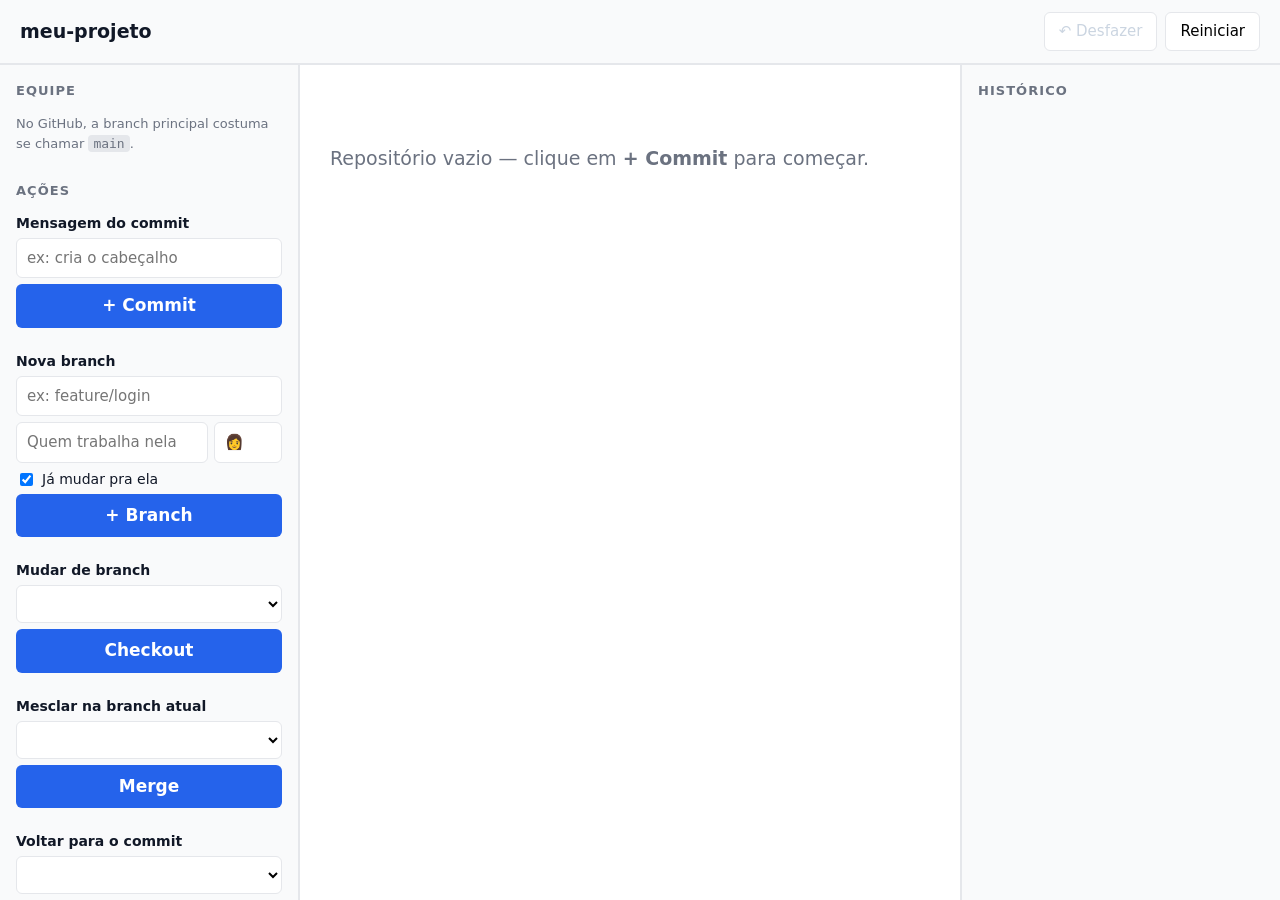
==== index.html @ c62b6244 "Adiciona estrutura da página, estilos de projetor e desenho do grafo em SVG Co-Authored-By: Claude O" ====
<!doctype html>
<html lang="pt-BR">
<head>
  <meta charset="utf-8">
  <meta name="viewport" content="width=device-width, initial-scale=1">
  <title>Branches na prática</title>
  <link rel="stylesheet" href="styles.css">
</head>
<body>

<header class="topo">
  <div class="topo-titulo">meu-projeto</div>
  <div class="topo-head" id="barra-head"></div>
  <div class="topo-acoes">
    <button id="btn-desfazer" class="botao-secundario" disabled>↶ Desfazer</button>
    <button id="btn-reiniciar" class="botao-secundario">Reiniciar</button>
  </div>
</header>

<main class="colunas">

  <aside class="coluna-esquerda">
    <section class="bloco">
      <h2>Equipe</h2>
      <div id="painel-equipe"></div>
      <p class="nota">No GitHub, a branch principal costuma se chamar <code>main</code>.</p>
    </section>

    <section class="bloco">
      <h2>Ações</h2>

      <div class="acao">
        <label for="msg-commit">Mensagem do commit</label>
        <input id="msg-commit" type="text" placeholder="ex: cria o cabeçalho">
        <button id="btn-commit" class="botao">+ Commit</button>
        <p class="erro" id="erro-commit"></p>
      </div>

      <div class="acao">
        <label for="nome-branch">Nova branch</label>
        <input id="nome-branch" type="text" placeholder="ex: feature/login">
        <div class="dupla">
          <input id="nome-dono" type="text" placeholder="Quem trabalha nela">
          <input id="emoji-dono" type="text" placeholder="👩" maxlength="4">
        </div>
        <label class="checkbox"><input id="ja-mudar" type="checkbox" checked> Já mudar pra ela</label>
        <button id="btn-branch" class="botao">+ Branch</button>
        <p class="erro" id="erro-branch"></p>
      </div>

      <div class="acao">
        <label for="sel-checkout">Mudar de branch</label>
        <select id="sel-checkout"></select>
        <button id="btn-checkout" class="botao">Checkout</button>
        <p class="erro" id="erro-checkout"></p>
      </div>

      <div class="acao">
        <label for="sel-merge">Mesclar na branch atual</label>
        <select id="sel-merge"></select>
        <button id="btn-merge" class="botao">Merge</button>
        <p class="erro" id="erro-merge"></p>
      </div>

      <div class="acao">
        <label for="sel-reset">Voltar para o commit</label>
        <select id="sel-reset"></select>
        <button id="btn-reset" class="botao">Reset</button>
        <p class="erro" id="erro-reset"></p>
      </div>
    </section>
  </aside>

  <section class="coluna-centro">
    <div id="avisos"></div>
    <div class="area-grafo">
      <p id="dica-vazio">Repositório vazio — clique em <strong>+ Commit</strong> para começar.</p>
      <svg id="grafo" xmlns="http://www.w3.org/2000/svg"></svg>
    </div>
  </section>

  <aside class="coluna-direita">
    <h2>Histórico</h2>
    <ol id="lista-historico"></ol>
  </aside>

</main>

<script src="repo.js"></script>
<script src="layout.js"></script>
<script src="graph.js"></script>
<script src="storage.js"></script>
<script src="ui.js"></script>
<script src="main.js"></script>
</body>
</html>
---- styles.css ----
/* Fundo claro de propósito: sala de aula com luz acesa. Tipografia grande para
   leitura no fundo da sala. */

:root {
  --texto: #111827;
  --texto-suave: #6b7280;
  --borda: #e5e7eb;
  --fundo: #ffffff;
  --fundo-painel: #f9fafb;
  --destaque: #2563eb;
  --erro: #b91c1c;
}

* { box-sizing: border-box; }

body {
  margin: 0;
  font: 17px/1.5 system-ui, -apple-system, "Segoe UI", sans-serif;
  color: var(--texto);
  background: var(--fundo);
  height: 100vh;
  display: flex;
  flex-direction: column;
  overflow: hidden;
}

/* ---------- topo ---------- */

.topo {
  display: flex;
  align-items: center;
  gap: 24px;
  padding: 12px 20px;
  border-bottom: 2px solid var(--borda);
  background: var(--fundo-painel);
  flex: 0 0 auto;
}
.topo-titulo { font-weight: 700; font-size: 19px; }
.topo-head { font-size: 19px; flex: 1; }
.topo-head strong { color: var(--destaque); }
.topo-acoes { display: flex; gap: 8px; }

/* ---------- colunas ---------- */

.colunas {
  display: grid;
  grid-template-columns: 300px 1fr 320px;
  flex: 1 1 auto;
  min-height: 0;
}

.coluna-esquerda, .coluna-direita {
  overflow-y: auto;
  padding: 16px;
  background: var(--fundo-painel);
}
.coluna-esquerda { border-right: 2px solid var(--borda); }
.coluna-direita { border-left: 2px solid var(--borda); }

.coluna-centro {
  display: flex;
  flex-direction: column;
  min-width: 0;
  min-height: 0;
}

h2 {
  font-size: 13px;
  text-transform: uppercase;
  letter-spacing: 0.08em;
  color: var(--texto-suave);
  margin: 0 0 12px;
}

.bloco { margin-bottom: 28px; }

/* ---------- controles ---------- */

.acao { margin-bottom: 18px; }
.acao label { display: block; font-size: 14px; font-weight: 600; margin-bottom: 4px; }

input[type="text"], select {
  width: 100%;
  padding: 8px 10px;
  font: inherit;
  font-size: 15px;
  border: 1px solid var(--borda);
  border-radius: 6px;
  background: #fff;
  margin-bottom: 6px;
}

.dupla { display: grid; grid-template-columns: 1fr 68px; gap: 6px; }
.dupla input { margin-bottom: 6px; }

.checkbox {
  font-weight: 400 !important;
  font-size: 14px !important;
  display: flex !important;
  align-items: center;
  gap: 6px;
  margin-bottom: 8px;
}
.checkbox input { width: auto; }

.botao {
  width: 100%;
  padding: 9px 12px;
  font: inherit;
  font-weight: 600;
  color: #fff;
  background: var(--destaque);
  border: none;
  border-radius: 6px;
  cursor: pointer;
}
.botao:hover { filter: brightness(1.1); }
.botao:disabled { background: #cbd5e1; cursor: not-allowed; }

.botao-secundario {
  padding: 7px 14px;
  font: inherit;
  font-size: 15px;
  background: #fff;
  border: 1px solid var(--borda);
  border-radius: 6px;
  cursor: pointer;
}
.botao-secundario:disabled { color: #cbd5e1; cursor: not-allowed; }

.erro {
  color: var(--erro);
  font-size: 13px;
  margin: 4px 0 0;
  min-height: 1px;
}

.nota { font-size: 13px; color: var(--texto-suave); margin-top: 14px; }
.nota code { background: #e5e7eb; padding: 1px 5px; border-radius: 4px; }

/* ---------- equipe ---------- */

.dev {
  display: flex;
  align-items: center;
  gap: 10px;
  padding: 7px 8px;
  border-radius: 6px;
  border-left: 5px solid transparent;
  margin-bottom: 4px;
}
.dev.ativo { background: #eff6ff; font-weight: 600; }
.dev-emoji { font-size: 24px; line-height: 1; }
.dev-nome { font-size: 15px; }
.dev-branch { font-size: 13px; color: var(--texto-suave); }

/* ---------- histórico ---------- */

#lista-historico { margin: 0; padding-left: 26px; font-size: 14px; }
#lista-historico li { margin-bottom: 8px; }
#lista-historico code {
  font-family: ui-monospace, "Cascadia Code", Consolas, monospace;
  font-size: 13.5px;
  color: #111827;
  word-break: break-word;
}
#lista-historico li.recente code { background: #fef9c3; font-weight: 700; }

/* ---------- avisos ---------- */

#avisos { padding: 0 20px; flex: 0 0 auto; }
.aviso {
  margin: 10px 0 0;
  padding: 9px 14px;
  border-radius: 6px;
  font-size: 15px;
  background: #fef9c3;
  border-left: 5px solid #ca8a04;
}

/* ---------- grafo ---------- */

.area-grafo { flex: 1 1 auto; overflow: auto; position: relative; padding: 10px 20px 20px; }
#grafo { display: block; }
#dica-vazio { color: var(--texto-suave); font-size: 19px; padding: 50px 10px; }

.faixa-fundo { fill: transparent; }
.faixa-fundo.ativa { fill: #eff6ff; }
.faixa-nome { font-size: 14px; font-weight: 700; fill: #6b7280; }

.aresta { fill: none; stroke-width: 4; transition: d 300ms ease, stroke 300ms ease; }
.aresta.fantasma { stroke-dasharray: 7 6; }

.no { transition: transform 300ms ease; }
.no-circulo { stroke: #fff; stroke-width: 3; }
.no.fantasma .no-circulo { stroke-dasharray: 5 4; opacity: 0.55; }
.no-emoji { font-size: 19px; text-anchor: middle; dominant-baseline: central; }
.no-msg { font-size: 13px; fill: #4b5563; text-anchor: middle; }
.no.fantasma .no-msg { fill: #9ca3af; }

.etiqueta { transition: transform 300ms ease; }
.etiqueta-fundo { rx: 6; ry: 6; }
.etiqueta-texto { font-size: 15px; font-weight: 700; fill: #fff; dominant-baseline: central; }
.etiqueta-linha { stroke-width: 2; }
.marca-head {
  font-size: 13px; font-weight: 800; fill: #111827; dominant-baseline: central;
}

@media (prefers-reduced-motion: reduce) {
  .aresta, .no, .etiqueta { transition: none; }
}
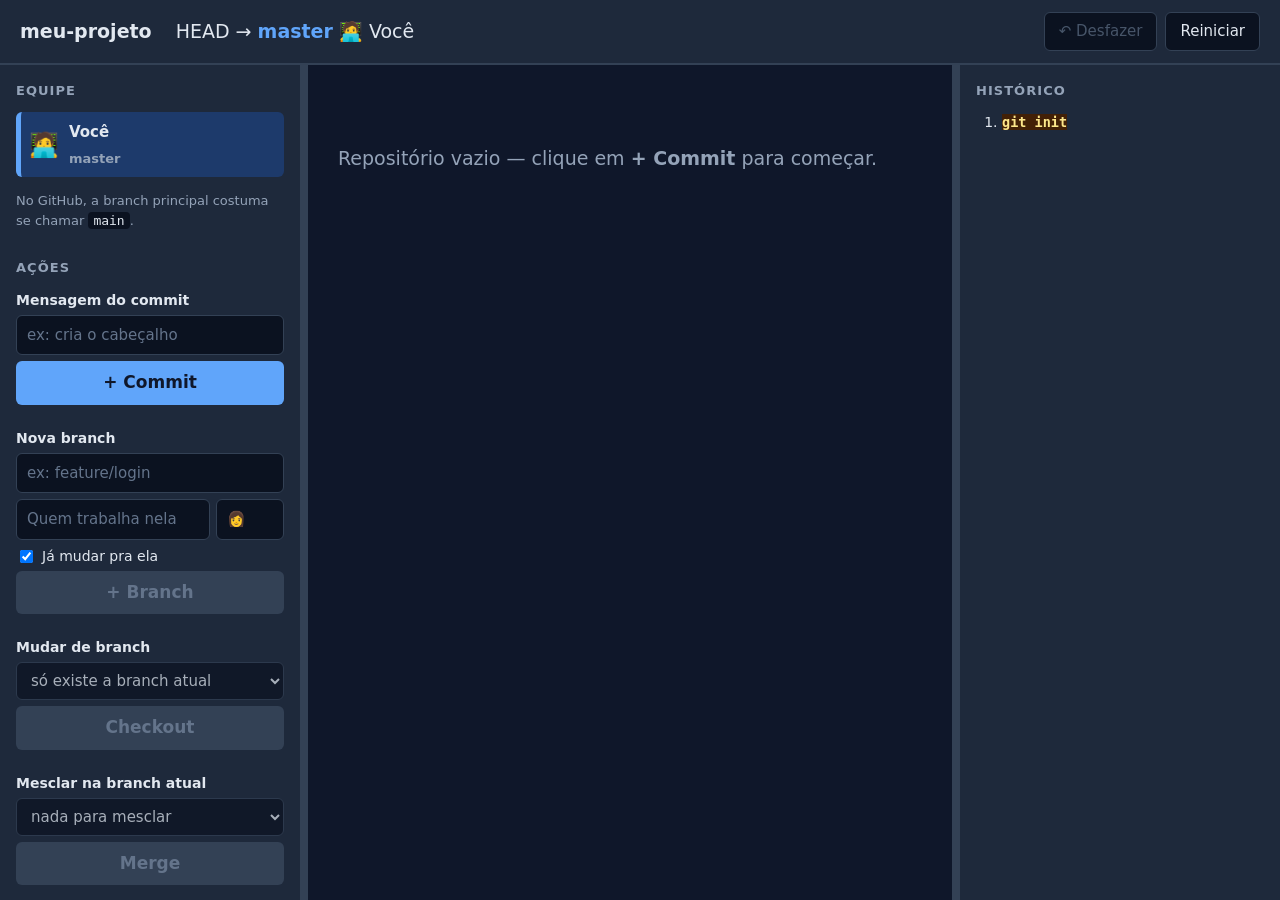
==== commit d15d40e3: "Desenha as divisorias entre as colunas" ====
--- a/index.html
+++ b/index.html
@@ -71,6 +71,10 @@
     </section>
   </aside>
 
+  <div class="divisoria" id="divisoria-esq"
+       role="separator" aria-orientation="vertical" tabindex="0"
+       aria-label="Ajustar largura do painel da esquerda"></div>
+
   <section class="coluna-centro">
     <div id="avisos"></div>
     <div class="area-grafo">
@@ -78,6 +82,10 @@
       <svg id="grafo" xmlns="http://www.w3.org/2000/svg"></svg>
     </div>
   </section>
+
+  <div class="divisoria" id="divisoria-dir"
+       role="separator" aria-orientation="vertical" tabindex="0"
+       aria-label="Ajustar largura do painel da direita"></div>
 
   <aside class="coluna-direita">
     <h2>Histórico</h2>
--- a/styles.css
+++ b/styles.css
@@ -1,14 +1,26 @@
-/* Fundo claro de propósito: sala de aula com luz acesa. Tipografia grande para
-   leitura no fundo da sala. */
+/* Tema escuro. Projetor em sala com a luz baixa: fundo escuro cansa menos a vista
+   e faz as cores das branches saltarem. Tipografia grande para leitura no fundo
+   da sala.
+
+   O fundo NÃO é preto puro: projetor com preto absoluto revela poeira e pontos
+   quentes da lente. Um azul-ardósia bem escuro rende melhor. */
 
 :root {
-  --texto: #111827;
-  --texto-suave: #6b7280;
-  --borda: #e5e7eb;
-  --fundo: #ffffff;
-  --fundo-painel: #f9fafb;
-  --destaque: #2563eb;
-  --erro: #b91c1c;
+  --texto: #e2e8f0;
+  --texto-suave: #94a3b8;
+  --texto-apagado: #64748b;
+  --borda: #334155;
+  --fundo: #0f172a;
+  --fundo-painel: #1e293b;
+  --fundo-campo: #0b1220;
+  /* Azul claro, não médio: no tema escuro o botão primário leva texto ESCURO em
+     cima, igual às pílulas das branches. Texto branco sobre um azul médio daria
+     3,7:1 — abaixo do mínimo legível, e são os cinco botões que o professor mais
+     usa. Claro + texto escuro dá ~6,7:1 e ainda unifica a linguagem visual. */
+  --destaque: #60a5fa;
+  --erro: #f87171;
+  --realce: #fde68a;
+  --realce-fundo: #422006;
 }
 
 * { box-sizing: border-box; }
@@ -43,8 +55,10 @@
 /* ---------- colunas ---------- */
 
 .colunas {
+  --col-esq: 300px;
+  --col-dir: 320px;
   display: grid;
-  grid-template-columns: 300px 1fr 320px;
+  grid-template-columns: var(--col-esq) 8px 1fr 8px var(--col-dir);
   flex: 1 1 auto;
   min-height: 0;
 }
@@ -54,8 +68,6 @@
   padding: 16px;
   background: var(--fundo-painel);
 }
-.coluna-esquerda { border-right: 2px solid var(--borda); }
-.coluna-direita { border-left: 2px solid var(--borda); }
 
 .coluna-centro {
   display: flex;
@@ -63,6 +75,27 @@
   min-width: 0;
   min-height: 0;
 }
+
+/* ---------- divisórias ---------- */
+
+.divisoria {
+  background: var(--borda);
+  cursor: col-resize;
+  /* Sem isto o navegador trata o arraste como rolagem da página e o gesto
+     nunca chega ao JS — quebra em lousa digital e em tela sensível ao toque. */
+  touch-action: none;
+}
+.divisoria:hover, .divisoria.arrastando { background: var(--destaque); }
+/* Uma faixa de 8px sem foco visível é impossível de operar por teclado.
+   outline-offset negativo mantém o traço dentro da faixa em vez de invadir
+   os painéis vizinhos. */
+.divisoria:focus-visible { outline: 2px solid var(--destaque); outline-offset: -2px; }
+
+/* Durante o arraste o cursor precisa valer para a página inteira: preso só à
+   divisória, ele voltaria a ser seta assim que o ponteiro passasse por cima do
+   grafo, no meio do próprio gesto. user-select impede que o arraste vá
+   selecionando o texto dos painéis pelo caminho. */
+body.redimensionando { cursor: col-resize; user-select: none; }
 
 h2 {
   font-size: 13px;
@@ -84,10 +117,16 @@
   padding: 8px 10px;
   font: inherit;
   font-size: 15px;
+  color: var(--texto);
   border: 1px solid var(--borda);
   border-radius: 6px;
-  background: #fff;
+  background: var(--fundo-campo);
   margin-bottom: 6px;
+}
+input[type="text"]::placeholder { color: var(--texto-apagado); }
+input[type="text"]:focus, select:focus {
+  outline: 2px solid var(--destaque);
+  outline-offset: 1px;
 }
 
 .dupla { display: grid; grid-template-columns: 1fr 68px; gap: 6px; }
@@ -107,26 +146,28 @@
   width: 100%;
   padding: 9px 12px;
   font: inherit;
-  font-weight: 600;
-  color: #fff;
+  font-weight: 700;
+  color: #0f172a;
   background: var(--destaque);
   border: none;
   border-radius: 6px;
   cursor: pointer;
 }
-.botao:hover { filter: brightness(1.1); }
-.botao:disabled { background: #cbd5e1; cursor: not-allowed; }
+.botao:hover { filter: brightness(1.15); }
+.botao:disabled { background: #334155; color: #64748b; cursor: not-allowed; }
 
 .botao-secundario {
   padding: 7px 14px;
   font: inherit;
   font-size: 15px;
-  background: #fff;
+  color: var(--texto);
+  background: var(--fundo-campo);
   border: 1px solid var(--borda);
   border-radius: 6px;
   cursor: pointer;
 }
-.botao-secundario:disabled { color: #cbd5e1; cursor: not-allowed; }
+.botao-secundario:hover:not(:disabled) { border-color: var(--destaque); }
+.botao-secundario:disabled { color: #475569; cursor: not-allowed; }
 
 .erro {
   color: var(--erro);
@@ -136,7 +177,7 @@
 }
 
 .nota { font-size: 13px; color: var(--texto-suave); margin-top: 14px; }
-.nota code { background: #e5e7eb; padding: 1px 5px; border-radius: 4px; }
+.nota code { background: var(--fundo-campo); color: var(--texto); padding: 1px 5px; border-radius: 4px; }
 
 /* ---------- equipe ---------- */
 
@@ -149,10 +190,32 @@
   border-left: 5px solid transparent;
   margin-bottom: 4px;
 }
-.dev.ativo { background: #eff6ff; font-weight: 600; }
+.dev.ativo { background: #1d3a6b; font-weight: 600; }
 .dev-emoji { font-size: 24px; line-height: 1; }
 .dev-nome { font-size: 15px; }
 .dev-branch { font-size: 13px; color: var(--texto-suave); }
+
+.dev.editando { cursor: default; flex-wrap: wrap; }
+.dev.editando input[type="text"] {
+  width: auto;
+  flex: 1 1 auto;
+  min-width: 0;
+  margin-bottom: 0;
+  padding: 5px 7px;
+  font-size: 14px;
+}
+.dev.editando input.dev-editar-emoji { flex: 0 0 56px; text-align: center; }
+.dev.editando .dev-editar-salvar {
+  flex: 0 0 auto;
+  padding: 5px 10px;
+  font-size: 13px;
+  font-weight: 700;
+  color: #0f172a;
+  background: var(--destaque);
+  border: none;
+  border-radius: 6px;
+  cursor: pointer;
+}
 
 /* ---------- histórico ---------- */
 
@@ -161,10 +224,14 @@
 #lista-historico code {
   font-family: ui-monospace, "Cascadia Code", Consolas, monospace;
   font-size: 13.5px;
-  color: #111827;
+  color: var(--texto);
   word-break: break-word;
 }
-#lista-historico li.recente code { background: #fef9c3; font-weight: 700; }
+#lista-historico li.recente code {
+  background: var(--realce-fundo);
+  color: var(--realce);
+  font-weight: 700;
+}
 
 /* ---------- avisos ---------- */
 
@@ -174,36 +241,43 @@
   padding: 9px 14px;
   border-radius: 6px;
   font-size: 15px;
-  background: #fef9c3;
+  color: var(--realce);
+  background: var(--realce-fundo);
   border-left: 5px solid #ca8a04;
 }
 
 /* ---------- grafo ---------- */
 
 .area-grafo { flex: 1 1 auto; overflow: auto; position: relative; padding: 10px 20px 20px; }
-#grafo { display: block; }
+#grafo { display: block; transform-origin: 0 0; }
 #dica-vazio { color: var(--texto-suave); font-size: 19px; padding: 50px 10px; }
 
 .faixa-fundo { fill: transparent; }
-.faixa-fundo.ativa { fill: #eff6ff; }
-.faixa-nome { font-size: 14px; font-weight: 700; fill: #6b7280; }
+/* Precisa sobreviver ao "black crush" de projetor barato, que comprime os tons
+   escuros todos para perto do preto. #172554 sumia; este tem folga suficiente. */
+.faixa-fundo.ativa { fill: #1e3a6b; }
+.faixa-nome { font-size: 14px; font-weight: 700; fill: var(--texto-suave); }
 
 .aresta { fill: none; stroke-width: 4; transition: d 300ms ease, stroke 300ms ease; }
 .aresta.fantasma { stroke-dasharray: 7 6; }
 
 .no { transition: transform 300ms ease; }
-.no-circulo { stroke: #fff; stroke-width: 3; }
+/* O anel em volta do commit é da cor do FUNDO, não branco: ele existe para abrir
+   um respiro entre a bolinha e a linha que passa atrás dela. */
+.no-circulo { stroke: var(--fundo); stroke-width: 3; }
 .no.fantasma .no-circulo { stroke-dasharray: 5 4; opacity: 0.55; }
 .no-emoji { font-size: 19px; text-anchor: middle; dominant-baseline: central; }
-.no-msg { font-size: 13px; fill: #4b5563; text-anchor: middle; }
-.no.fantasma .no-msg { fill: #9ca3af; }
+.no-msg { font-size: 13px; fill: var(--texto-suave); text-anchor: middle; }
+.no.fantasma .no-msg { fill: #64748b; }
 
 .etiqueta { transition: transform 300ms ease; }
 .etiqueta-fundo { rx: 6; ry: 6; }
-.etiqueta-texto { font-size: 15px; font-weight: 700; fill: #fff; dominant-baseline: central; }
+/* Texto ESCURO sobre a pílula clara. As cores de branch no tema escuro são
+   claras e saturadas; texto branco em cima delas teria contraste baixo. */
+.etiqueta-texto { font-size: 15px; font-weight: 700; fill: #0f172a; dominant-baseline: central; }
 .etiqueta-linha { stroke-width: 2; }
 .marca-head {
-  font-size: 13px; font-weight: 800; fill: #111827; dominant-baseline: central;
+  font-size: 13px; font-weight: 800; fill: var(--texto); dominant-baseline: central;
 }
 
 @media (prefers-reduced-motion: reduce) {
